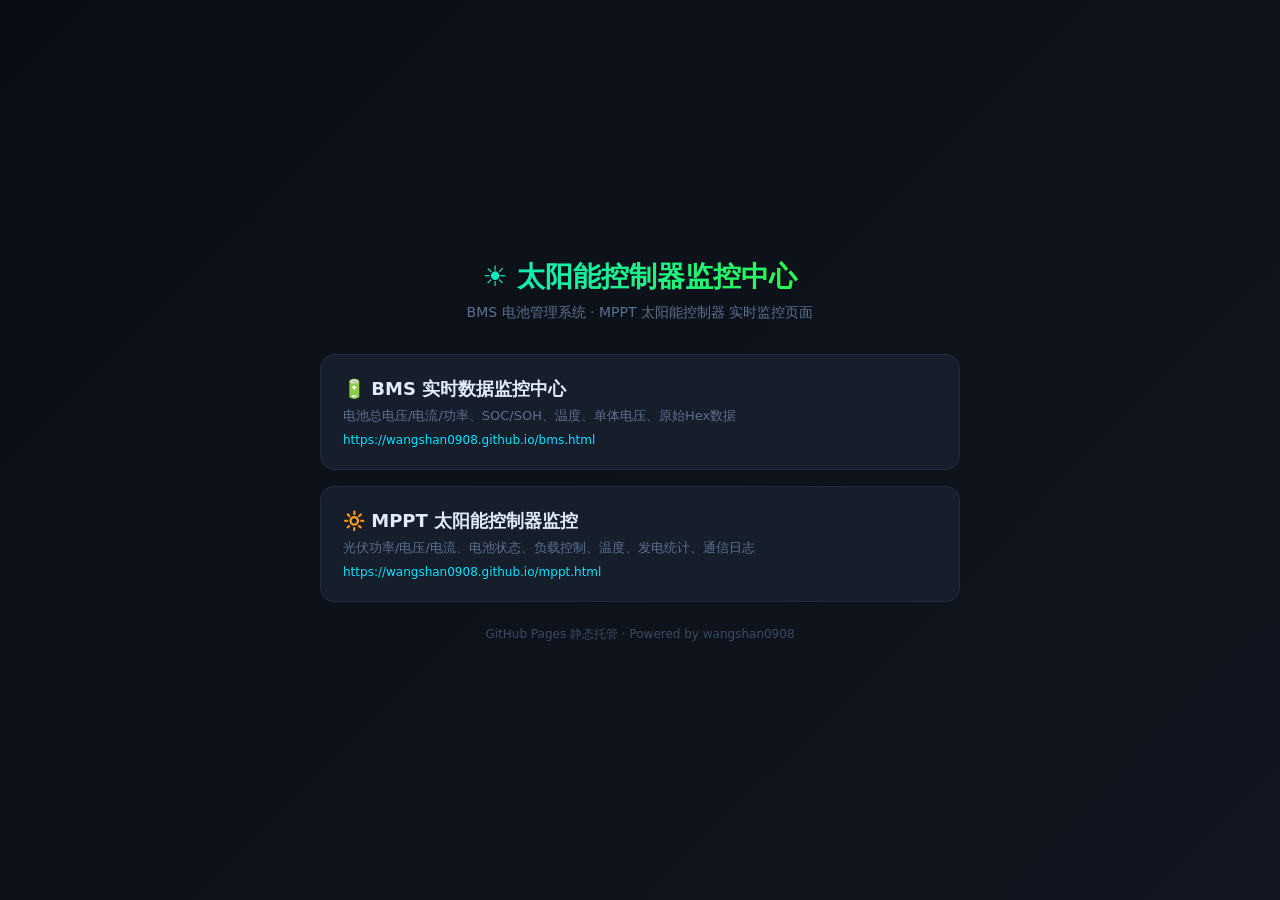
==== index.html @ 71e7e62a "Add BMS and MPPT solar controller monitoring pages" ====
<!DOCTYPE html>
<html lang="zh-CN">
<head>
    <meta charset="UTF-8">
    <meta name="viewport" content="width=device-width, initial-scale=1.0">
    <title>太阳能控制器监控中心</title>
    <style>
        * { box-sizing: border-box; margin: 0; padding: 0; }
        body {
            font-family: 'Segoe UI', 'Microsoft YaHei', system-ui, sans-serif;
            background: linear-gradient(135deg, #0a0e14 0%, #111620 100%);
            color: #e0eaf8;
            min-height: 100vh;
            display: flex;
            align-items: center;
            justify-content: center;
            padding: 20px;
        }
        .container { max-width: 640px; width: 100%; text-align: center; }
        h1 { font-size: 28px; margin-bottom: 8px; background: linear-gradient(90deg, #00e5ff, #39ff14); -webkit-background-clip: text; -webkit-text-fill-color: transparent; }
        .sub { color: #5a7090; margin-bottom: 32px; font-size: 14px; }
        .card {
            background: #161d2b;
            border: 1px solid #1e2d45;
            border-radius: 14px;
            padding: 22px;
            margin-bottom: 16px;
            text-align: left;
            display: block;
            text-decoration: none;
            color: #e0eaf8;
            transition: transform 0.2s, border-color 0.2s;
        }
        .card:hover { transform: translateY(-3px); border-color: #00e5ff; }
        .card .title { font-size: 18px; font-weight: 700; margin-bottom: 6px; }
        .card .desc { font-size: 13px; color: #5a7090; }
        .card .url { font-size: 12px; color: #00e5ff; margin-top: 8px; word-break: break-all; }
        footer { margin-top: 24px; font-size: 12px; color: #3a4a63; }
    </style>
</head>
<body>
    <div class="container">
        <h1>☀️ 太阳能控制器监控中心</h1>
        <div class="sub">BMS 电池管理系统 · MPPT 太阳能控制器 实时监控页面</div>
        <a class="card" href="bms.html">
            <div class="title">🔋 BMS 实时数据监控中心</div>
            <div class="desc">电池总电压/电流/功率、SOC/SOH、温度、单体电压、原始Hex数据</div>
            <div class="url">https://wangshan0908.github.io/bms.html</div>
        </a>
        <a class="card" href="mppt.html">
            <div class="title">🔆 MPPT 太阳能控制器监控</div>
            <div class="desc">光伏功率/电压/电流、电池状态、负载控制、温度、发电统计、通信日志</div>
            <div class="url">https://wangshan0908.github.io/mppt.html</div>
        </a>
        <footer>GitHub Pages 静态托管 · Powered by wangshan0908</footer>
    </div>
</body>
</html>
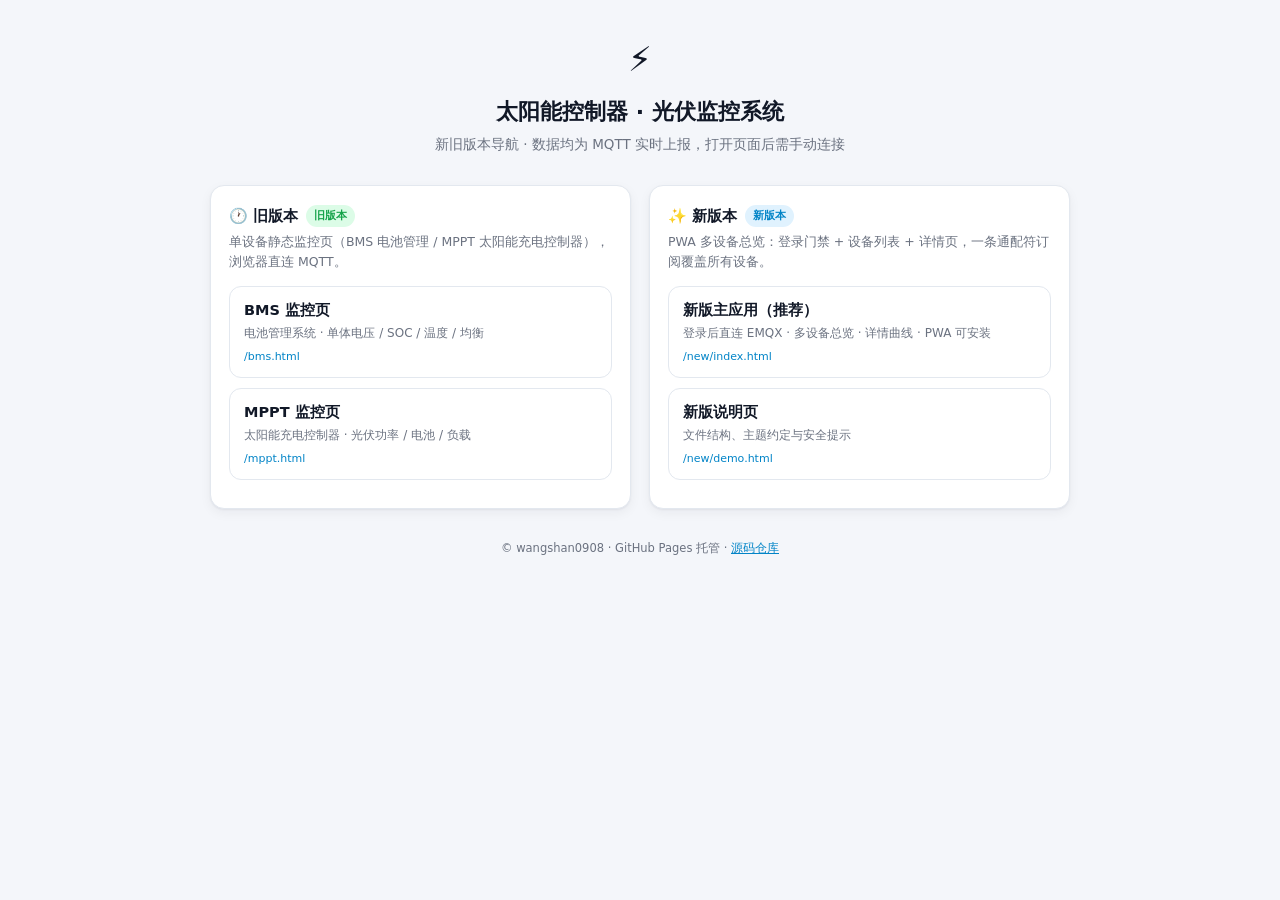
==== commit baf61d69: "Rewrite root index as old/new version navigation page" ====
--- a/index.html
+++ b/index.html
@@ -1,58 +1,114 @@
 <!DOCTYPE html>
 <html lang="zh-CN">
 <head>
-    <meta charset="UTF-8">
-    <meta name="viewport" content="width=device-width, initial-scale=1.0">
-    <title>太阳能控制器监控中心</title>
-    <style>
-        * { box-sizing: border-box; margin: 0; padding: 0; }
-        body {
-            font-family: 'Segoe UI', 'Microsoft YaHei', system-ui, sans-serif;
-            background: linear-gradient(135deg, #0a0e14 0%, #111620 100%);
-            color: #e0eaf8;
-            min-height: 100vh;
-            display: flex;
-            align-items: center;
-            justify-content: center;
-            padding: 20px;
-        }
-        .container { max-width: 640px; width: 100%; text-align: center; }
-        h1 { font-size: 28px; margin-bottom: 8px; background: linear-gradient(90deg, #00e5ff, #39ff14); -webkit-background-clip: text; -webkit-text-fill-color: transparent; }
-        .sub { color: #5a7090; margin-bottom: 32px; font-size: 14px; }
-        .card {
-            background: #161d2b;
-            border: 1px solid #1e2d45;
-            border-radius: 14px;
-            padding: 22px;
-            margin-bottom: 16px;
-            text-align: left;
-            display: block;
-            text-decoration: none;
-            color: #e0eaf8;
-            transition: transform 0.2s, border-color 0.2s;
-        }
-        .card:hover { transform: translateY(-3px); border-color: #00e5ff; }
-        .card .title { font-size: 18px; font-weight: 700; margin-bottom: 6px; }
-        .card .desc { font-size: 13px; color: #5a7090; }
-        .card .url { font-size: 12px; color: #00e5ff; margin-top: 8px; word-break: break-all; }
-        footer { margin-top: 24px; font-size: 12px; color: #3a4a63; }
-    </style>
+<meta charset="utf-8">
+<meta name="viewport" content="width=device-width, initial-scale=1">
+<title>光伏监控 · 太阳能控制器 | 新旧版本导航</title>
+<style>
+  :root {
+    --bg: #f4f6fa;
+    --panel: #ffffff;
+    --text: #111827;
+    --muted: #6b7280;
+    --line: #e3e8ef;
+    --accent: #0284c7;
+    --accent-soft: #e0f2fe;
+    --ok: #16a34a;
+    --ok-soft: #dcfce7;
+    --radius: 14px;
+    --shadow: 0 1px 2px rgba(16,24,40,.05), 0 4px 12px rgba(16,24,40,.05);
+  }
+  * { box-sizing: border-box; }
+  body {
+    margin: 0; padding: 32px 16px 48px;
+    background: var(--bg); color: var(--text);
+    font-family: system-ui, -apple-system, "PingFang SC", "Microsoft YaHei", sans-serif;
+    line-height: 1.6;
+  }
+  .wrap { max-width: 860px; margin: 0 auto; }
+  header { text-align: center; margin-bottom: 30px; }
+  .logo { font-size: 34px; }
+  h1 { font-size: 22px; margin: 8px 0 4px; }
+  .sub { color: var(--muted); font-size: 13.5px; margin: 0; }
+
+  .cols {
+    display: grid; grid-template-columns: 1fr; gap: 18px;
+  }
+  @media (min-width: 680px) { .cols { grid-template-columns: 1fr 1fr; } }
+
+  .col {
+    background: var(--panel); border: 1px solid var(--line);
+    border-radius: var(--radius); padding: 18px;
+    box-shadow: var(--shadow);
+  }
+  .col h2 {
+    display: flex; align-items: center; gap: 8px;
+    font-size: 15px; margin: 0 0 4px;
+  }
+  .tag {
+    font-size: 11px; font-weight: 600;
+    padding: 2px 8px; border-radius: 999px;
+  }
+  .tag.old { background: var(--ok-soft); color: var(--ok); }
+  .tag.new { background: var(--accent-soft); color: var(--accent); }
+  .col p { color: var(--muted); font-size: 12.5px; margin: 4px 0 14px; }
+
+  .item {
+    display: block;
+    border: 1px solid var(--line); border-radius: 12px;
+    padding: 12px 14px; margin-bottom: 10px;
+    text-decoration: none; color: inherit;
+    transition: border-color .12s, transform .12s;
+  }
+  .item:hover { border-color: var(--accent); transform: translateY(-1px); }
+  .item .t { font-size: 14.5px; font-weight: 650; }
+  .item .d { font-size: 12px; color: var(--muted); margin-top: 2px; }
+  .item .u { font-size: 11px; color: var(--accent); margin-top: 4px; word-break: break-all; }
+
+  footer { text-align: center; color: var(--muted); font-size: 11.5px; margin-top: 30px; }
+</style>
 </head>
 <body>
-    <div class="container">
-        <h1>☀️ 太阳能控制器监控中心</h1>
-        <div class="sub">BMS 电池管理系统 · MPPT 太阳能控制器 实时监控页面</div>
-        <a class="card" href="bms.html">
-            <div class="title">🔋 BMS 实时数据监控中心</div>
-            <div class="desc">电池总电压/电流/功率、SOC/SOH、温度、单体电压、原始Hex数据</div>
-            <div class="url">https://wangshan0908.github.io/bms.html</div>
-        </a>
-        <a class="card" href="mppt.html">
-            <div class="title">🔆 MPPT 太阳能控制器监控</div>
-            <div class="desc">光伏功率/电压/电流、电池状态、负载控制、温度、发电统计、通信日志</div>
-            <div class="url">https://wangshan0908.github.io/mppt.html</div>
-        </a>
-        <footer>GitHub Pages 静态托管 · Powered by wangshan0908</footer>
-    </div>
+<div class="wrap">
+  <header>
+    <div class="logo">⚡</div>
+    <h1>太阳能控制器 · 光伏监控系统</h1>
+    <p class="sub">新旧版本导航 · 数据均为 MQTT 实时上报，打开页面后需手动连接</p>
+  </header>
+
+  <div class="cols">
+    <section class="col">
+      <h2>🕐 旧版本 <span class="tag old">旧版本</span></h2>
+      <p>单设备静态监控页（BMS 电池管理 / MPPT 太阳能充电控制器），浏览器直连 MQTT。</p>
+      <a class="item" href="bms.html">
+        <div class="t">BMS 监控页</div>
+        <div class="d">电池管理系统 · 单体电压 / SOC / 温度 / 均衡</div>
+        <div class="u">/bms.html</div>
+      </a>
+      <a class="item" href="mppt.html">
+        <div class="t">MPPT 监控页</div>
+        <div class="d">太阳能充电控制器 · 光伏功率 / 电池 / 负载</div>
+        <div class="u">/mppt.html</div>
+      </a>
+    </section>
+
+    <section class="col">
+      <h2>✨ 新版本 <span class="tag new">新版本</span></h2>
+      <p>PWA 多设备总览：登录门禁 + 设备列表 + 详情页，一条通配符订阅覆盖所有设备。</p>
+      <a class="item" href="new/index.html">
+        <div class="t">新版主应用（推荐）</div>
+        <div class="d">登录后直连 EMQX · 多设备总览 · 详情曲线 · PWA 可安装</div>
+        <div class="u">/new/index.html</div>
+      </a>
+      <a class="item" href="new/demo.html">
+        <div class="t">新版说明页</div>
+        <div class="d">文件结构、主题约定与安全提示</div>
+        <div class="u">/new/demo.html</div>
+      </a>
+    </section>
+  </div>
+
+  <footer>© wangshan0908 · GitHub Pages 托管 · <a href="https://github.com/wangshan0908/wangshan0908.github.io" style="color:var(--accent)">源码仓库</a></footer>
+</div>
 </body>
 </html>
